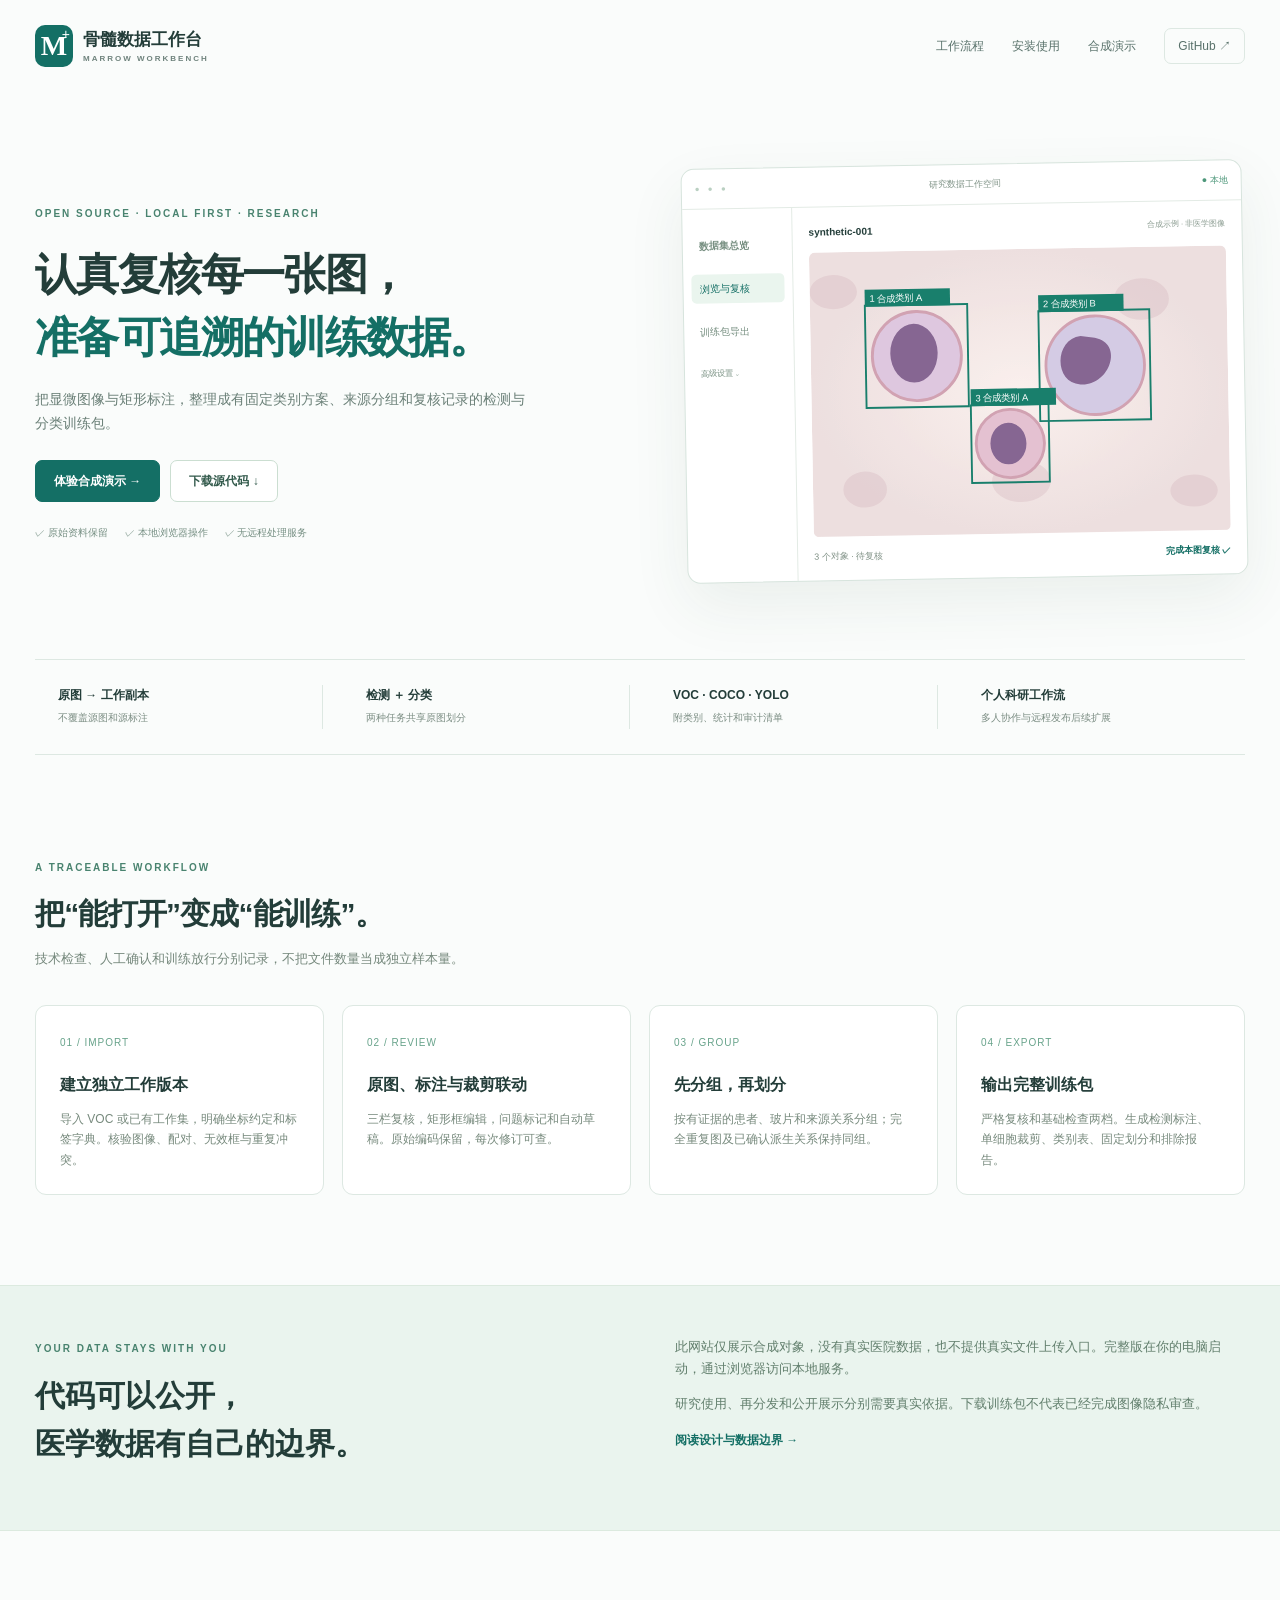
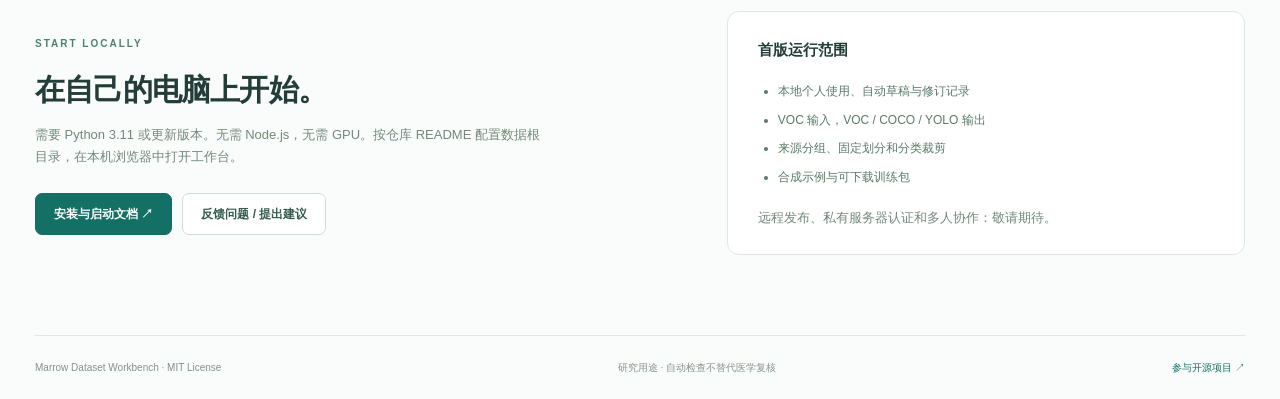
==== website/index.html @ e008f8ad "Build local annotation review workbench and traceable training exports" ====
<!doctype html>
<html lang="zh-CN"><head><meta charset="UTF-8"><meta name="viewport" content="width=device-width,initial-scale=1"><meta name="description" content="开源、本地运行的骨髓图像数据复核与训练包工作台。保留原图，追溯标注，按来源分组，导出 VOC、COCO、YOLO 与分类训练包。"><meta name="theme-color" content="#146f65"><title>骨髓数据工作台 · 从复核到可训练数据</title><link rel="stylesheet" href="site.css"></head>
<body>
<header class="site-header"><a class="brand" href="index.html"><span class="logo">M<sup>+</sup></span><span>骨髓数据工作台<small>MARROW WORKBENCH</small></span></a><nav><a href="#workflow">工作流程</a><a href="#start">安装使用</a><a href="demo.html">合成演示</a><a class="github" href="https://github.com/super101/marrow-dataset-workbench" rel="noopener noreferrer">GitHub ↗</a></nav></header>
<main>
<section class="hero"><div class="hero-copy"><span class="eyebrow">OPEN SOURCE · LOCAL FIRST · RESEARCH</span><h1>认真复核每一张图，<br><span>准备可追溯的训练数据。</span></h1><p>把显微图像与矩形标注，整理成有固定类别方案、来源分组和复核记录的检测与分类训练包。</p><div class="actions"><a class="button" href="demo.html">体验合成演示 →</a><a class="button secondary" href="https://github.com/super101/marrow-dataset-workbench/archive/refs/heads/main.zip">下载源代码 ↓</a></div><div class="hero-note"><span>✓ 原始资料保留</span><span>✓ 本地浏览器操作</span><span>✓ 无远程处理服务</span></div></div><div class="hero-preview" aria-label="合成数据界面示意"><div class="preview-bar"><span class="dots">● ● ●</span><span>研究数据工作空间</span><span class="local-dot">● 本地</span></div><div class="preview-body"><aside><b>数据集总览</b><span class="selected">浏览与复核</span><span>训练包导出</span><small>高级设置 ⌄</small></aside><div class="preview-main"><div class="preview-caption"><b>synthetic-001</b><small>合成示例 · 非医学图像</small></div><svg viewBox="0 0 440 300" role="img" aria-label="三个合成圆形对象及矩形标注框"><defs><radialGradient id="bg"><stop stop-color="#faf0ed"/><stop offset="1" stop-color="#eddfdf"/></radialGradient></defs><rect width="440" height="300" fill="url(#bg)"/><g opacity=".22" fill="#c59ba7"><ellipse cx="25" cy="42" rx="25" ry="18"/><ellipse cx="350" cy="55" rx="29" ry="22"/><ellipse cx="220" cy="245" rx="31" ry="22"/><ellipse cx="55" cy="251" rx="23" ry="19"/><ellipse cx="402" cy="258" rx="25" ry="17"/></g><g stroke="#d1a2b2" stroke-width="3"><circle cx="112" cy="111" r="47" fill="#dec7df"/><circle cx="300" cy="124" r="52" fill="#d4cbe4"/><circle cx="209" cy="205" r="36" fill="#e4c1d1"/></g><g fill="#866692"><ellipse cx="109" cy="108" rx="25" ry="31"/><path d="M285 93c-28 3-29 49-1 51 30 3 48-42 16-49z"/><ellipse cx="207" cy="205" rx="19" ry="22"/></g><g fill="none" stroke="#197f6c" stroke-width="2"><rect x="58" y="57" width="108" height="108"/><rect x="241" y="66" width="117" height="116"/><rect x="168" y="164" width="82" height="82"/></g><g fill="#197f6c"><rect x="58" y="40" width="90" height="18"/><rect x="241" y="49" width="90" height="18"/><rect x="168" y="147" width="90" height="18"/></g><g fill="white" font-size="10" font-family="sans-serif"><text x="63" y="53">1 合成类别 A</text><text x="246" y="62">2 合成类别 B</text><text x="173" y="160">3 合成类别 A</text></g></svg><div class="preview-foot"><span>3 个对象 · 待复核</span><b>完成本图复核 ✓</b></div></div></div></div></section>
<section class="trust-strip"><div><strong>原图 → 工作副本</strong><span>不覆盖源图和源标注</span></div><div><strong>检测 ＋ 分类</strong><span>两种任务共享原图划分</span></div><div><strong>VOC · COCO · YOLO</strong><span>附类别、统计和审计清单</span></div><div><strong>个人科研工作流</strong><span>多人协作与远程发布后续扩展</span></div></section>
<section id="workflow" class="section"><div class="section-head"><span class="eyebrow">A TRACEABLE WORKFLOW</span><h2>把“能打开”变成“能训练”。</h2><p>技术检查、人工确认和训练放行分别记录，不把文件数量当成独立样本量。</p></div><div class="feature-grid"><article><span class="step-number">01 / IMPORT</span><h3>建立独立工作版本</h3><p>导入 VOC 或已有工作集，明确坐标约定和标签字典。核验图像、配对、无效框与重复冲突。</p></article><article><span class="step-number">02 / REVIEW</span><h3>原图、标注与裁剪联动</h3><p>三栏复核，矩形框编辑，问题标记和自动草稿。原始编码保留，每次修订可查。</p></article><article><span class="step-number">03 / GROUP</span><h3>先分组，再划分</h3><p>按有证据的患者、玻片和来源关系分组；完全重复图及已确认派生关系保持同组。</p></article><article><span class="step-number">04 / EXPORT</span><h3>输出完整训练包</h3><p>严格复核和基础检查两档。生成检测标注、单细胞裁剪、类别表、固定划分和排除报告。</p></article></div></section>
<section class="privacy-section"><div><span class="eyebrow">YOUR DATA STAYS WITH YOU</span><h2>代码可以公开，<br>医学数据有自己的边界。</h2></div><div><p>此网站仅展示合成对象，没有真实医院数据，也不提供真实文件上传入口。完整版在你的电脑启动，通过浏览器访问本地服务。</p><p>研究使用、再分发和公开展示分别需要真实依据。下载训练包不代表已经完成图像隐私审查。</p><a href="https://github.com/super101/marrow-dataset-workbench/blob/main/docs/PRODUCT_DESIGN.md">阅读设计与数据边界 →</a></div></section>
<section id="start" class="section start-section"><div><span class="eyebrow">START LOCALLY</span><h2>在自己的电脑上开始。</h2><p>需要 Python 3.11 或更新版本。无需 Node.js，无需 GPU。按仓库 README 配置数据根目录，在本机浏览器中打开工作台。</p><div class="actions"><a class="button" href="https://github.com/super101/marrow-dataset-workbench#readme">安装与启动文档 ↗</a><a class="button secondary" href="https://github.com/super101/marrow-dataset-workbench/issues">反馈问题 / 提出建议</a></div></div><div class="start-card"><h3>首版运行范围</h3><ul><li>本地个人使用、自动草稿与修订记录</li><li>VOC 输入，VOC / COCO / YOLO 输出</li><li>来源分组、固定划分和分类裁剪</li><li>合成示例与可下载训练包</li></ul><p>远程发布、私有服务器认证和多人协作：敬请期待。</p></div></section>
</main><footer class="site-footer"><span>Marrow Dataset Workbench · MIT License</span><span>研究用途 · 自动检查不替代医学复核</span><a href="https://github.com/super101/marrow-dataset-workbench">参与开源项目 ↗</a></footer>
</body></html>
---- website/site.css ----
@charset "UTF-8";:root{font-family:Inter,"Segoe UI","Microsoft YaHei",sans-serif;color:#233d39;background:#fafcfb;font-size:14px;line-height:1.7;--teal:#146f65;--line:#dde8e2}*{box-sizing:border-box}body{margin:0}a{color:var(--teal);text-decoration:none}button,input,select,textarea{font:inherit}button{cursor:pointer}button:disabled{opacity:.5;cursor:not-allowed}h1,h2,h3,p{margin-top:0}.site-header{max-width:1280px;margin:auto;padding:25px 35px;display:flex;align-items:center;justify-content:space-between;gap:20px}.brand{display:flex;gap:10px;align-items:center;font-size:17px;font-weight:700;color:#233d39;line-height:1.45}.brand small{display:block;font-size:8px;letter-spacing:2px;color:#6f837d}.logo{display:flex;align-items:center;justify-content:center;width:38px;height:42px;position:relative;font-family:Georgia,serif;font-size:28px;color:white;background:var(--teal);border-radius:10px}.logo sup{position:absolute;right:3px;top:1px;font:14px Arial}.site-header nav{display:flex;gap:28px;align-items:center;font-size:12px}.site-header nav a{color:#58716a}.site-header nav .github{border:1px solid var(--line);border-radius:7px;padding:7px 13px}.hero{display:grid;grid-template-columns:1.05fr 1fr;gap:60px;max-width:1280px;margin:auto;padding:72px 35px 80px;align-items:center}.eyebrow{font-size:10px;letter-spacing:2px;color:#49836f;font-weight:650}.hero h1{font-size:43px;line-height:1.45;letter-spacing:-1.6px;margin:18px 0 20px}.hero h1 span{color:var(--teal)}.hero-copy>p{font-size:14px;max-width:490px;color:#6b8078}.actions{display:flex;gap:10px;flex-wrap:wrap;margin-top:25px}.button{display:inline-flex;justify-content:center;align-items:center;gap:7px;padding:11px 18px;min-height:41px;background:var(--teal);border:1px solid var(--teal);color:#fff;font-size:12px;border-radius:7px;font-weight:600;line-height:1.5}.button:hover{background:#0b514a}.button.secondary{background:#fff;color:#345b4d;border-color:#cbded1}.button.secondary:hover{background:#eaf4ee}.button.small{padding:6px 11px;min-height:30px;font-size:11px}.hero-note{display:flex;gap:17px;font-size:10px;color:#779084;margin-top:22px}.hero-preview{background:#fff;border:1px solid #d7e4dd;border-radius:13px;box-shadow:0 23px 60px #24503a13;overflow:hidden;transform:rotate(-1deg)}.preview-bar{font-size:9px;padding:12px 13px;display:flex;justify-content:space-between;align-items:center;border-bottom:1px solid #e3ebe5;color:#83968a}.dots{letter-spacing:3px;color:#bad0c2;font-size:8px}.local-dot{color:#4d977a}.preview-body{display:grid;grid-template-columns:110px 1fr}.preview-body aside{border-right:1px solid #e3ebe5;padding:22px 8px;font-size:10px;color:#789082;display:flex;flex-direction:column;gap:14px}.preview-body aside>*{padding:6px 8px}.preview-body aside .selected{background:#eaf5ee;color:var(--teal);border-radius:5px}.preview-main{padding:16px;min-width:0}.preview-caption{display:flex;justify-content:space-between;gap:10px;font-size:10px;margin-bottom:12px}.preview-caption small{font-size:8px;color:#8c9d92}.preview-main svg{width:100%;display:block;border-radius:6px}.preview-foot{display:flex;justify-content:space-between;font-size:9px;color:#829388;margin-top:12px}.preview-foot b{color:var(--teal);font-size:9px}.trust-strip{display:grid;grid-template-columns:repeat(4,1fr);gap:20px;max-width:1210px;border-top:1px solid var(--line);border-bottom:1px solid var(--line);margin:0 auto 40px;padding:25px 0}.trust-strip>div{padding:0 23px;border-right:1px solid var(--line)}.trust-strip>div:last-child{border:0}.trust-strip strong{display:block;font-size:12px;font-weight:600}.trust-strip span{font-size:10px;color:#7b8d83}.section{max-width:1280px;margin:auto;padding:60px 35px}.section h2{font-size:30px;letter-spacing:-.8px;line-height:1.5;margin:12px 0}.section-head>p{color:#75887c;font-size:13px}.feature-grid{display:grid;grid-template-columns:repeat(4,1fr);gap:18px;margin-top:35px}.feature-grid article{padding:24px;border:1px solid var(--line);border-radius:11px;background:#fff}.step-number{font-size:10px;letter-spacing:1px;color:#68a38b}.feature-grid h3{font-size:16px;margin:17px 0 11px}.feature-grid p{font-size:12px;color:#778a7d;margin:0}.privacy-section{background:#eaf4ee;border-top:1px solid #dceadf;border-bottom:1px solid #dceadf;padding:50px max(35px,calc((100vw - 1210px)/2));display:grid;grid-template-columns:1fr 1fr;gap:70px;margin-top:30px}.privacy-section h2{font-size:30px;line-height:1.6;margin:12px 0}.privacy-section p{font-size:13px;color:#627f6d}.privacy-section a{font-size:12px;font-weight:600}.start-section{display:grid;grid-template-columns:1.2fr 1fr;gap:70px;align-items:center;padding-top:80px;padding-bottom:80px}.start-section>div>p{font-size:13px;color:#738879;max-width:510px}.start-card{background:#fff;padding:25px 30px;border:1px solid var(--line);border-radius:12px}.start-card h3{font-size:15px}.start-card ul{padding-left:20px;color:#5a7966;font-size:12px}.start-card li{padding:4px 0}.start-card p{font-size:11px;color:#8b998f;margin:16px 0 0}.site-footer{border-top:1px solid var(--line);max-width:1210px;margin:auto;padding:23px 0;display:flex;justify-content:space-between;gap:20px;font-size:10px;color:#839389}.demo-header{background:#fff;border-bottom:1px solid var(--line);padding:17px 25px;display:flex;justify-content:space-between;align-items:center;gap:15px}.demo-header .brand{font-size:14px}.demo-header .logo{width:30px;height:34px;font-size:23px}.demo-banner{padding:11px 25px;background:#fff5dd;border-bottom:1px solid #ecdcb8;font-size:11px;color:#8d733d}.demo-shell{max-width:1450px;margin:auto;padding:25px}.demo-title{display:flex;justify-content:space-between;align-items:flex-start;gap:20px;margin-bottom:20px}.demo-title h1{font-size:25px;line-height:1.4;margin:0 0 6px}.demo-title p{font-size:12px;color:#73877c;margin:0}.demo-stats{display:grid;grid-template-columns:repeat(4,1fr);gap:12px;margin-bottom:20px}.demo-stat{border:1px solid var(--line);background:white;border-radius:9px;padding:15px 20px}.demo-stat small{font-size:10px;color:#829385}.demo-stat strong{display:block;font-size:25px;font-weight:600}.demo-layout{display:grid;grid-template-columns:175px minmax(260px,1fr) 265px;gap:13px}.demo-card{border:1px solid var(--line);border-radius:10px;background:#fff;padding:16px;min-width:0}.demo-card h2{font-size:13px;margin:0 0 15px}.demo-queue{display:grid;gap:8px}.demo-queue button{text-align:left;border:1px solid #dbe7df;border-radius:6px;background:#fff;padding:10px;font-size:10px;color:#4c6a58;line-height:1.6}.demo-queue button.active{background:#edf6f0;border-color:#65a58b}.demo-queue small{display:block;font-size:9px;color:#83968a}.demo-toolbar{display:flex;gap:7px;flex-wrap:wrap;align-items:center;margin-bottom:10px}.demo-stage svg{display:block;width:100%;height:auto;border-radius:6px;touch-action:none;user-select:none}.demo-hint{font-size:10px;color:#87968c;margin:10px 0}.demo-stage .selected{stroke-width:3}.demo-stage .box{fill-opacity:.035;cursor:move;stroke-width:2}.demo-stage .handle{fill:#fff;stroke:#146f65;stroke-width:2;cursor:nwse-resize}.demo-panel label{font-size:10px;display:block;margin-bottom:11px;color:#6a8172}.demo-panel input,.demo-panel select,.demo-panel textarea{display:block;width:100%;border:1px solid #d1e0d6;border-radius:6px;padding:8px;color:#345941;background:#fff;font-size:11px;margin-top:4px}.demo-panel textarea{min-height:65px;resize:vertical}.demo-panel label.check{display:flex;gap:7px;align-items:flex-start}.demo-panel input[type=checkbox]{width:auto;margin-top:3px}.demo-crop{height:120px;background:#f1f5f2;display:flex;justify-content:center;align-items:center;margin-bottom:13px;border-radius:6px;overflow:hidden}.demo-crop canvas{max-width:100%;max-height:120px}.demo-original{font-size:10px;padding:8px;background:#f4f8f5;margin-bottom:13px;color:#718274}.demo-status{font-size:10px;padding:8px;background:#e9f4ed;color:#4b8665;border-radius:5px;margin-top:10px}.demo-message{padding:12px;background:#fff5dd;border-radius:6px;font-size:11px;color:#8e6d34;margin-top:14px}.demo-objects{display:flex;gap:6px;flex-wrap:wrap;margin-top:10px}.demo-objects button{font-size:10px;background:white;border:1px solid #dce7df;border-radius:4px;padding:4px 7px;color:#54715e}.demo-objects button.active{background:#eaf5ee;border-color:#68a387}.demo-counts{font-size:11px;margin:15px 0 0;color:#67816f}.demo-counts span{display:block;margin-top:4px}dialog{width:min(560px,94vw);border:1px solid var(--line);border-radius:12px;color:#294d38;padding:25px;box-shadow:0 20px 80px #0003}dialog::backdrop{background:#153f3655}dialog h2{font-size:19px}dialog p,dialog li{font-size:12px}dialog .actions{justify-content:flex-end}.demo-preflight{font-size:12px}.demo-preflight li{padding:5px 0}.demo-preflight strong{color:#a36d35}.demo-tip{max-width:1450px;margin:0 auto;padding:0 25px 25px;font-size:11px;color:#849489}.sr-only{position:absolute;width:1px;height:1px;overflow:hidden;clip:rect(0,0,0,0)}
@media(max-width:1100px){.hero{gap:30px}.hero h1{font-size:35px}.feature-grid{grid-template-columns:repeat(2,1fr)}.demo-layout{grid-template-columns:155px minmax(260px,1fr)}.demo-panel{grid-column:1/-1;display:grid;grid-template-columns:220px 1fr;gap:20px}.hero-preview{transform:none}.demo-shell{padding:20px}.trust-strip{margin:0 35px 30px}}
@media(max-width:760px){.site-header{padding:18px 20px;flex-wrap:wrap}.site-header nav{gap:17px;font-size:11px}.brand{font-size:14px}.site-header nav .github{padding:4px 8px}.hero{grid-template-columns:1fr;padding:40px 20px 45px;gap:35px}.hero h1{font-size:32px}.hero-copy>p{font-size:13px}.hero-note{gap:10px;font-size:9px}.trust-strip{grid-template-columns:1fr 1fr;margin:0 20px 20px;gap:20px;padding:20px 0}.trust-strip>div{padding:0 10px}.trust-strip>div:nth-child(2){border:0}.section{padding:40px 20px}.section h2,.privacy-section h2{font-size:26px}.feature-grid{gap:10px;margin-top:25px}.feature-grid article{padding:17px}.feature-grid h3{font-size:14px}.feature-grid p{font-size:11px}.privacy-section{grid-template-columns:1fr;gap:10px;padding:35px 20px}.start-section{grid-template-columns:1fr;gap:25px}.site-footer{padding:20px;flex-direction:column;gap:8px}.demo-header{padding:13px 15px;flex-wrap:wrap}.demo-banner{padding:10px 15px}.demo-shell{padding:20px 13px}.demo-title{display:block}.demo-title .actions{margin-top:13px}.demo-stats{grid-template-columns:1fr 1fr;gap:8px}.demo-stat{padding:12px 15px}.demo-layout{grid-template-columns:1fr}.demo-queue{display:flex;overflow-x:auto}.demo-queue button{min-width:130px}.demo-panel{grid-template-columns:1fr}.demo-tip{padding:0 15px 20px}.preview-body{grid-template-columns:85px 1fr}.preview-body aside{font-size:9px;padding:15px 4px}.preview-main{padding:10px}.preview-caption small{font-size:7px}.preview-foot{font-size:8px}.preview-foot b{font-size:8px}.hero-note{flex-wrap:wrap}}
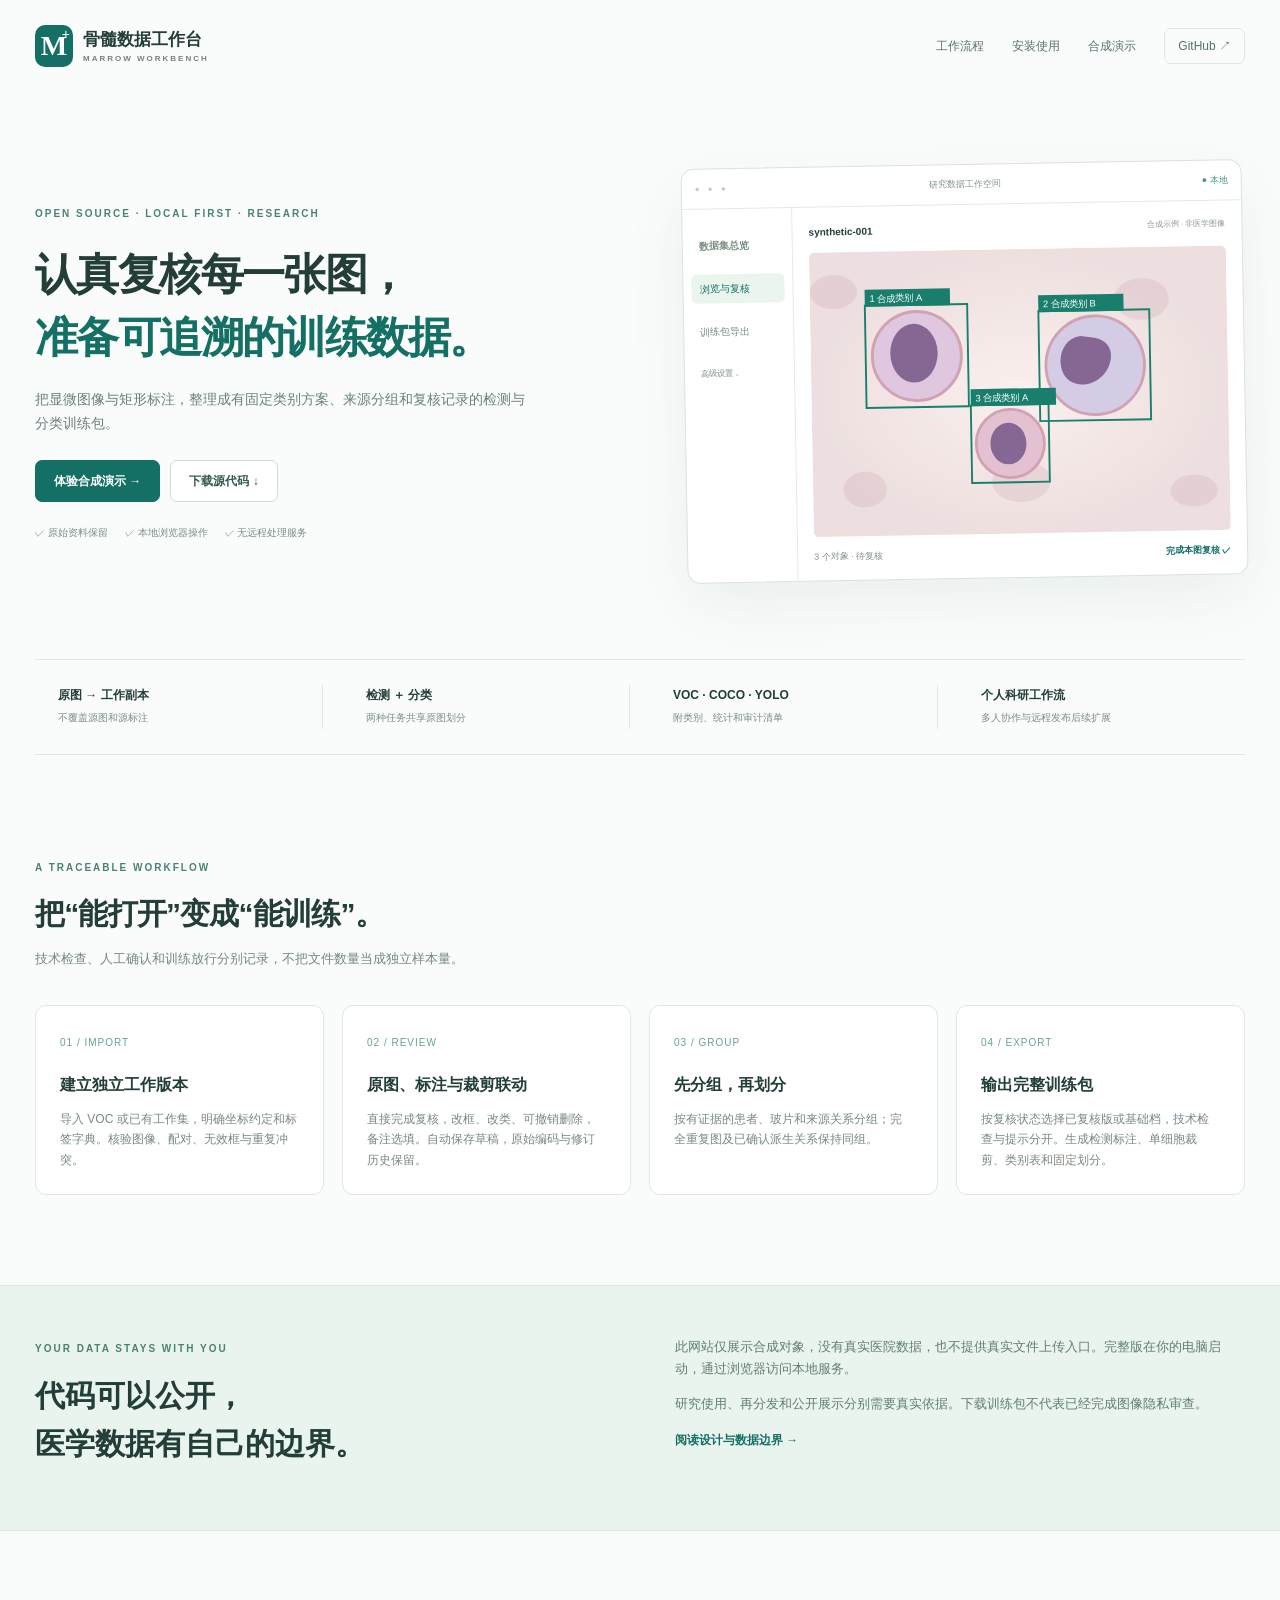
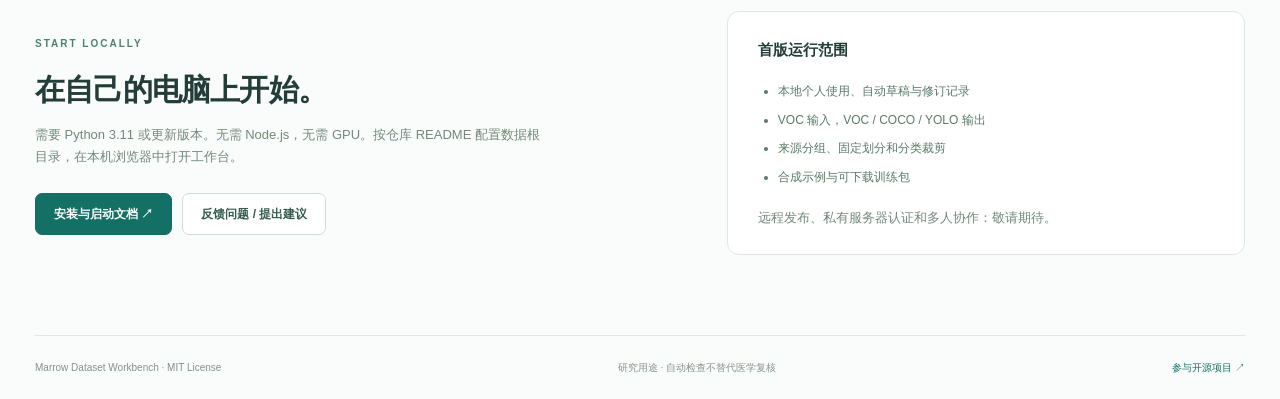
==== commit 8a34f1c1: "Make review completion and box deletion flexible" ====
--- a/website/index.html
+++ b/website/index.html
@@ -5,7 +5,7 @@
 <main>
 <section class="hero"><div class="hero-copy"><span class="eyebrow">OPEN SOURCE · LOCAL FIRST · RESEARCH</span><h1>认真复核每一张图，<br><span>准备可追溯的训练数据。</span></h1><p>把显微图像与矩形标注，整理成有固定类别方案、来源分组和复核记录的检测与分类训练包。</p><div class="actions"><a class="button" href="demo.html">体验合成演示 →</a><a class="button secondary" href="https://github.com/super101/marrow-dataset-workbench/archive/refs/heads/main.zip">下载源代码 ↓</a></div><div class="hero-note"><span>✓ 原始资料保留</span><span>✓ 本地浏览器操作</span><span>✓ 无远程处理服务</span></div></div><div class="hero-preview" aria-label="合成数据界面示意"><div class="preview-bar"><span class="dots">● ● ●</span><span>研究数据工作空间</span><span class="local-dot">● 本地</span></div><div class="preview-body"><aside><b>数据集总览</b><span class="selected">浏览与复核</span><span>训练包导出</span><small>高级设置 ⌄</small></aside><div class="preview-main"><div class="preview-caption"><b>synthetic-001</b><small>合成示例 · 非医学图像</small></div><svg viewBox="0 0 440 300" role="img" aria-label="三个合成圆形对象及矩形标注框"><defs><radialGradient id="bg"><stop stop-color="#faf0ed"/><stop offset="1" stop-color="#eddfdf"/></radialGradient></defs><rect width="440" height="300" fill="url(#bg)"/><g opacity=".22" fill="#c59ba7"><ellipse cx="25" cy="42" rx="25" ry="18"/><ellipse cx="350" cy="55" rx="29" ry="22"/><ellipse cx="220" cy="245" rx="31" ry="22"/><ellipse cx="55" cy="251" rx="23" ry="19"/><ellipse cx="402" cy="258" rx="25" ry="17"/></g><g stroke="#d1a2b2" stroke-width="3"><circle cx="112" cy="111" r="47" fill="#dec7df"/><circle cx="300" cy="124" r="52" fill="#d4cbe4"/><circle cx="209" cy="205" r="36" fill="#e4c1d1"/></g><g fill="#866692"><ellipse cx="109" cy="108" rx="25" ry="31"/><path d="M285 93c-28 3-29 49-1 51 30 3 48-42 16-49z"/><ellipse cx="207" cy="205" rx="19" ry="22"/></g><g fill="none" stroke="#197f6c" stroke-width="2"><rect x="58" y="57" width="108" height="108"/><rect x="241" y="66" width="117" height="116"/><rect x="168" y="164" width="82" height="82"/></g><g fill="#197f6c"><rect x="58" y="40" width="90" height="18"/><rect x="241" y="49" width="90" height="18"/><rect x="168" y="147" width="90" height="18"/></g><g fill="white" font-size="10" font-family="sans-serif"><text x="63" y="53">1 合成类别 A</text><text x="246" y="62">2 合成类别 B</text><text x="173" y="160">3 合成类别 A</text></g></svg><div class="preview-foot"><span>3 个对象 · 待复核</span><b>完成本图复核 ✓</b></div></div></div></div></section>
 <section class="trust-strip"><div><strong>原图 → 工作副本</strong><span>不覆盖源图和源标注</span></div><div><strong>检测 ＋ 分类</strong><span>两种任务共享原图划分</span></div><div><strong>VOC · COCO · YOLO</strong><span>附类别、统计和审计清单</span></div><div><strong>个人科研工作流</strong><span>多人协作与远程发布后续扩展</span></div></section>
-<section id="workflow" class="section"><div class="section-head"><span class="eyebrow">A TRACEABLE WORKFLOW</span><h2>把“能打开”变成“能训练”。</h2><p>技术检查、人工确认和训练放行分别记录，不把文件数量当成独立样本量。</p></div><div class="feature-grid"><article><span class="step-number">01 / IMPORT</span><h3>建立独立工作版本</h3><p>导入 VOC 或已有工作集，明确坐标约定和标签字典。核验图像、配对、无效框与重复冲突。</p></article><article><span class="step-number">02 / REVIEW</span><h3>原图、标注与裁剪联动</h3><p>三栏复核，矩形框编辑，问题标记和自动草稿。原始编码保留，每次修订可查。</p></article><article><span class="step-number">03 / GROUP</span><h3>先分组，再划分</h3><p>按有证据的患者、玻片和来源关系分组；完全重复图及已确认派生关系保持同组。</p></article><article><span class="step-number">04 / EXPORT</span><h3>输出完整训练包</h3><p>严格复核和基础检查两档。生成检测标注、单细胞裁剪、类别表、固定划分和排除报告。</p></article></div></section>
+<section id="workflow" class="section"><div class="section-head"><span class="eyebrow">A TRACEABLE WORKFLOW</span><h2>把“能打开”变成“能训练”。</h2><p>技术检查、人工确认和训练放行分别记录，不把文件数量当成独立样本量。</p></div><div class="feature-grid"><article><span class="step-number">01 / IMPORT</span><h3>建立独立工作版本</h3><p>导入 VOC 或已有工作集，明确坐标约定和标签字典。核验图像、配对、无效框与重复冲突。</p></article><article><span class="step-number">02 / REVIEW</span><h3>原图、标注与裁剪联动</h3><p>直接完成复核，改框、改类、可撤销删除，备注选填。自动保存草稿，原始编码与修订历史保留。</p></article><article><span class="step-number">03 / GROUP</span><h3>先分组，再划分</h3><p>按有证据的患者、玻片和来源关系分组；完全重复图及已确认派生关系保持同组。</p></article><article><span class="step-number">04 / EXPORT</span><h3>输出完整训练包</h3><p>按复核状态选择已复核版或基础档，技术检查与提示分开。生成检测标注、单细胞裁剪、类别表和固定划分。</p></article></div></section>
 <section class="privacy-section"><div><span class="eyebrow">YOUR DATA STAYS WITH YOU</span><h2>代码可以公开，<br>医学数据有自己的边界。</h2></div><div><p>此网站仅展示合成对象，没有真实医院数据，也不提供真实文件上传入口。完整版在你的电脑启动，通过浏览器访问本地服务。</p><p>研究使用、再分发和公开展示分别需要真实依据。下载训练包不代表已经完成图像隐私审查。</p><a href="https://github.com/super101/marrow-dataset-workbench/blob/main/docs/PRODUCT_DESIGN.md">阅读设计与数据边界 →</a></div></section>
 <section id="start" class="section start-section"><div><span class="eyebrow">START LOCALLY</span><h2>在自己的电脑上开始。</h2><p>需要 Python 3.11 或更新版本。无需 Node.js，无需 GPU。按仓库 README 配置数据根目录，在本机浏览器中打开工作台。</p><div class="actions"><a class="button" href="https://github.com/super101/marrow-dataset-workbench#readme">安装与启动文档 ↗</a><a class="button secondary" href="https://github.com/super101/marrow-dataset-workbench/issues">反馈问题 / 提出建议</a></div></div><div class="start-card"><h3>首版运行范围</h3><ul><li>本地个人使用、自动草稿与修订记录</li><li>VOC 输入，VOC / COCO / YOLO 输出</li><li>来源分组、固定划分和分类裁剪</li><li>合成示例与可下载训练包</li></ul><p>远程发布、私有服务器认证和多人协作：敬请期待。</p></div></section>
 </main><footer class="site-footer"><span>Marrow Dataset Workbench · MIT License</span><span>研究用途 · 自动检查不替代医学复核</span><a href="https://github.com/super101/marrow-dataset-workbench">参与开源项目 ↗</a></footer>
